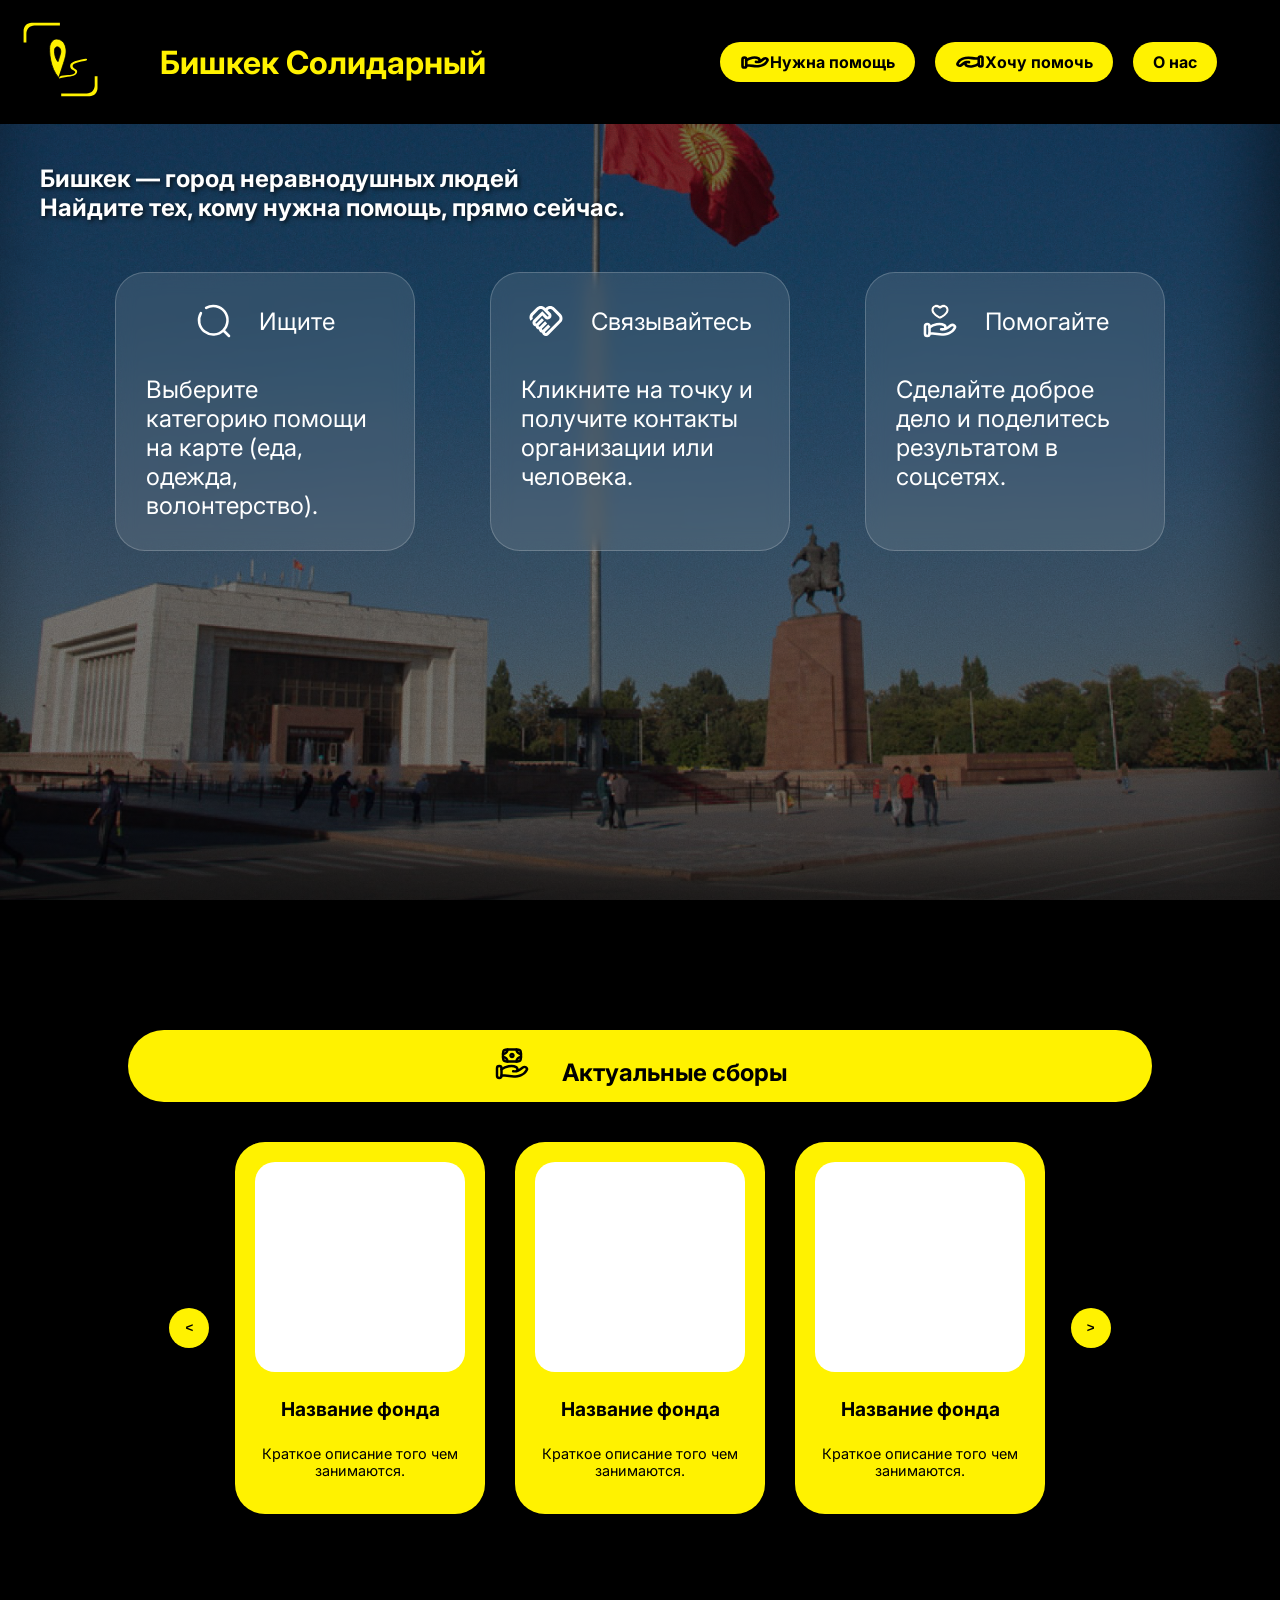
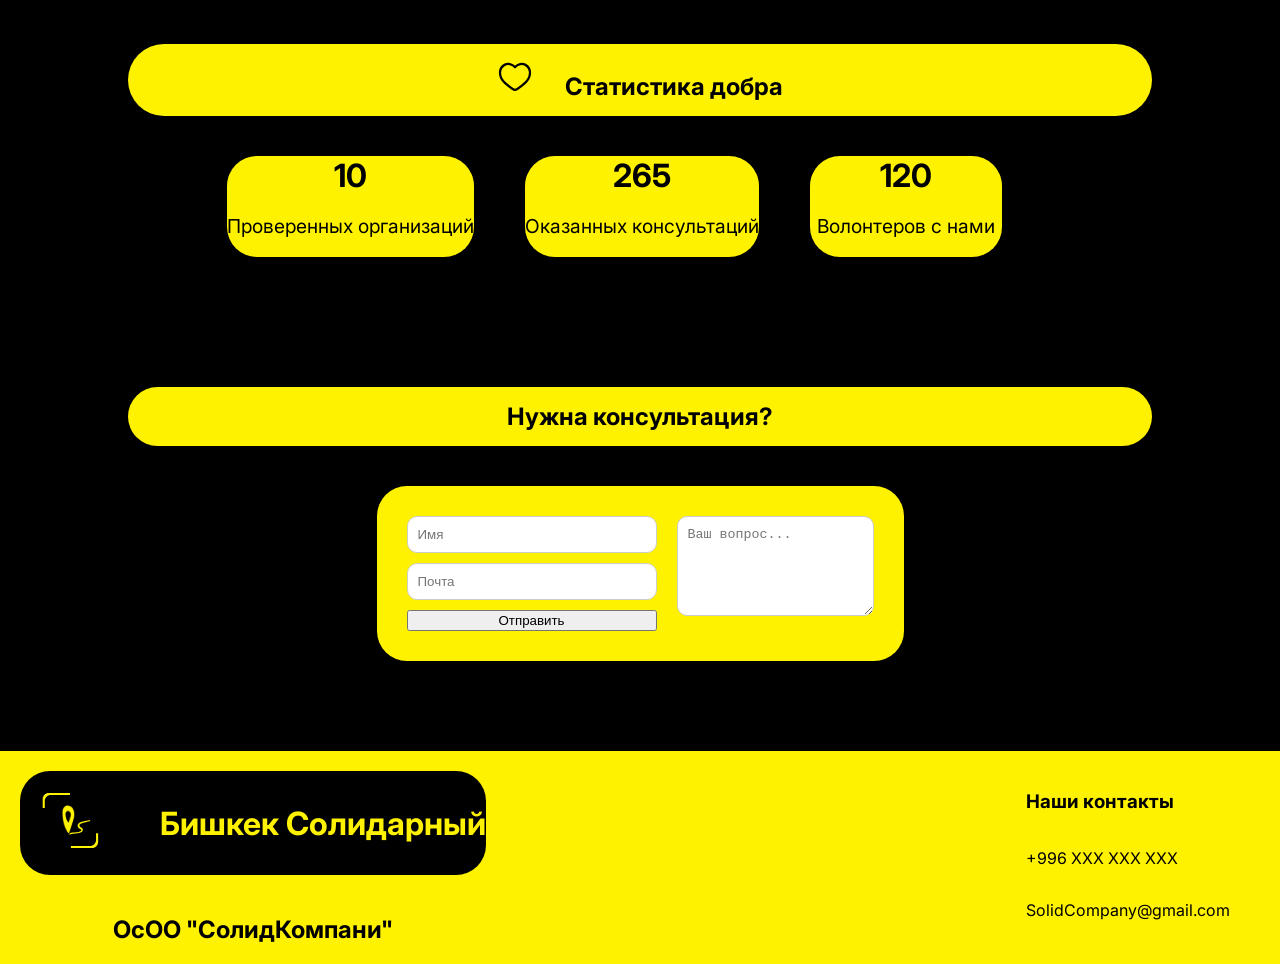
==== index.html @ 1b4a011f "Добавление сайта Добавили в основном уже готовый сайт. В планах добавить мелочи для более лучшего ис" ====
<!DOCTYPE html>
<html lang="en">
<head>
    <meta charset="UTF-8">
    <meta name="viewport" content="width=device-width, initial-scale=1.0">
    <title>Бишкек Солидарный</title>
    <link rel="icon" type="image/x-icon" href="./data/image/site/logo.svg">
    <link rel="stylesheet" href="style.css">
    <!-- Шрифты для текстов -->
    <link rel="preconnect" href="https://fonts.googleapis.com">
    <link rel="preconnect" href="https://fonts.gstatic.com" crossorigin>
    <link href="https://fonts.googleapis.com/css2?family=Inter:ital,opsz,wght@0,14..32,100..900;1,14..32,100..900&display=swap" rel="stylesheet">
</head>
<body>
    <div class="one-block">
        <!-- 1. Хедер с лого и кнопками -->
        <header class="header">
            <div class="name-logo">
                <div class="logo">
                    <img src="data/image/site/logo.svg" width=80px>
                </div><h1>Бишкек Солидарный</h1>
            </div>
            <nav class="nav-buttons">
                <a href="./data/pages/helpMe.html" class="btn-yellow">
                    <div class="btn-image">
                        <img src="data/image/site/solar_hand-top.svg" width=30px>
                        Нужна помощь
                    </div>
                </a>
                <a href="./data/pages/helpHim.html" class="btn-yellow">
                    <div class="btn-image">
                        <img src="data/image/site/solar_hand-bottom.svg" width=30px>
                        Хочу помочь
                    </div>
                </a>
                <a href="./data/pages/about.html" class="btn-yellow">О нас</a>
            </nav>
        </header>

        <!-- 2. Главный экран (Hero) -->
        <section class="hero">
                <h2 style="text-shadow: 2px 2px 4px rgba(0,0,0,0.7);">Бишкек — город неравнодушных людей<br>
                Найдите тех, кому нужна помощь, прямо сейчас.</h2>
                <div class="steps">
                    <div class="step-card">
                        <div class="zag">
                            <img src="data/image/site/solar_magnifer-broken.svg" class="mini-image">
                            Ищите
                        </div>
                        Выберите категорию помощи на карте (еда, одежда, волонтерство).
                    </div>
                    <div class="step-card">
                        <div class="zag">
                            <img src="data/image/site/material-symbols_handshake-outline.svg" class="mini-image">
                            Связывайтесь
                        </div>
                        Кликните на точку и получите контакты организации или человека.
                    </div>
                    <div class="step-card">
                        <div class="zag">
                            <img src="data/image/site/solar_hand-heart-linear.svg" class="mini-image">
                            Помогайте
                        </div>
                        Сделайте доброе дело и поделитесь результатом в соцсетях.
                    </div>
                </div>
        </section>
    </div>

    <!-- 3. Актуальные сборы (Слайдер) -->
    <section class="donations">
        <div class="title-container">
            <h2 class="section-title">
            <img src="data/image/site/solar_hand-money-linear.svg" class="mini-image">
            Актуальные сборы</h2>
        </div>
        <div class="slider">
            <button class="arrow"><</button>

            <div class="cards-wrapper">
                <!-- Карточка сбора -->
                <div class="yellow-card">
                    <div class="white-square"></div>
                    <div class="img-placeholder"></div>
                    <h3>Название фонда</h3>
                    <p>Краткое описание того чем занимаются.</p>
                </div>
                <div class="yellow-card">
                    <div class="white-square"></div>
                    <div class="img-placeholder"></div>
                    <h3>Название фонда</h3>
                    <p>Краткое описание того чем занимаются.</p>
                </div>
                <div class="yellow-card">
                    <div class="white-square"></div>
                    <div class="img-placeholder"></div>
                    <h3>Название фонда</h3>
                    <p>Краткое описание того чем занимаются.</p>
                </div>
            </div>
            <button class="arrow">></button>
        </div>
    </section>

    <!-- 4. Статистика -->
    <section class="stats">
        <div class="title-container">
            <h2 class="section-title">
            <img src="data/image/site/solar_heart-linear.svg" class="mini-image">
            Статистика добра</h2>
        </div>
        <div class="stats-grid">
            <div class="stat-item"><b>10</b><p>Проверенных организаций</p></div>
            <div class="stat-item"><b>265</b><p>Оказанных консультаций</p></div>
            <div class="stat-item"><b>120</b><p>Волонтеров с нами</p></div>
        </div>
    </section>

    <!-- 5. Форма обратной связи -->
    <section class="feedback">
        <div class="title-container">
            <h2 class="section-title">Нужна консультация?</h2>
        </div>
        <div class="feedback-container">
            <form class="feedback-form">
                <div class="name-go">
                    <input type="text" placeholder="Имя">
                    <input type="mail" placeholder="Почта">
                    <button type="submit">Отправить</button>
                </div>
                <textarea placeholder="Ваш вопрос..."></textarea>
            </form>
        </div>
    </section>

    <!-- 6. Футер -->
    <footer class="footer">
        <div class="company">
            <div class="name-logo-foot">
                <div class="logo">
                    <img src="data/image/site/logo.svg" width=60px>
                </div><h1>Бишкек Солидарный</h1>
            </div>
            <h2>ОсОО "СолидКомпани"</h2>
        </div>
        <div class="contacts">
            <h3>Наши контакты</h3>
            <p>+996 XXX XXX XXX</p>
            <p>SolidCompany@gmail.com</p>
        </div>
    </footer>

    <script src="main.js" defer></script>
</body>
</html>
---- style.css ----
* {
    box-sizing: border-box;
}

html, body {
    overflow-x: hidden; /* Запрещает горизонтальную прокрутку */
    width: 100%;
    margin: 0;
    padding: 0;
}

body {
    font-family: 'Inter', sans-serif;
    background-color: black;
    color: white;
}

.one-block {
    background-image: linear-gradient(rgba(0, 0, 0, 0.5), rgba(0, 0, 0, 0.5)), url(data/image/site/bishkek1.png);
    background-size: cover;
    background-position: center center;
    background-repeat: no-repeat;
    width: 100%;
    /* height: 100vh; */
    height: auto;
    min-height: 100vh; /* Пусть тянется, если контента много */
    padding-bottom: 50px; /* Добавим места снизу */
}

.one-block.map-page {
    height: 100vh; 
}

/* Плашка сверху(Я забыл название) */
.header {
    background-color: black;
    color:#fff200;
    display: flex;
    justify-content: space-between;
    position: sticky;
    top: 0;
    z-index: 1002;

}

.logo {
    margin-right: 40px;
    padding: 20px;
}

.name-logo {
    display: flex;
    align-items: center;
}

.nav-buttons {
    display: flex;
    align-items: center;
    gap: 20px;
    margin-right: 7vh;
}

.btn-yellow {
    display: inline-block;
    text-decoration: none;  
    background-color: #fff200;
    color: black;
    border-radius: 20px;
    padding: 10px 20px;
    font-weight: bold;
    text-align: center;
    cursor: pointer;
    transition: background-color 0.3s;
}

.btn-yellow:hover {
    background-color: #ffaa00;
}

.btn-image {
    display: flex;
    justify-content: center;
    align-items: center;
}

/* Главный экран */
.hero {
    margin: 40px;
}

.steps {
    margin-top: 50px;
    display: flex;
    justify-content: space-evenly;
    
}

.step-card {
    min-width: 25%;
    max-width: 25%;
    font-size: 1.5em;
    display: flex;
    flex-direction: column;
    background: rgba(255, 255, 255, 0.1);
    backdrop-filter: blur(10px);
    border: 1px solid rgba(255, 255, 255, 0.2);
    border-radius: 30px;
    padding: 30px;
}

.zag {
    display: flex;
    justify-content: center;
    align-items: center;
    margin-bottom: 4vh;
}

.mini-image {
    width: 4vh;
    margin-right: 3vh;
}

/* Актуальные сборы */

/* Контейнер для заголовка, чтобы центрировать его */
.title-container {
    margin-top: 10vh;
    text-align: center;
    width: 100%;
}

.section-title {
    background-color: #fff200;
    color: black;
    padding: 15px 40px;
    border-radius: 50px;
    display: inline-block;
    width: 80%;
    margin: 40px auto;
    font-weight: bold;
}

.slider {
    display: flex;
    justify-content: center;
    align-items: center;
}

.cards-wrapper {
    display: flex;
    gap: 30px;
}

.yellow-card {
    background-color: #fff200;
    color: black;
    width: 250px;
    padding: 20px;
    border-radius: 30px; 
    display: flex;
    flex-direction: column;
    align-items: center;
    text-align: center;
}

.white-square {
    background-color: white;
    width: 100%;
    aspect-ratio: 1 / 1;
    border-radius: 20px;
    margin-bottom: 15px;
}

.yellow-card h3 {
    margin: 10px 0;
    font-size: 1.2em;
}

.yellow-card p {
    font-size: 0.9em;
}


.arrow {
    background-color: #fff200;
    border: none;
    border-radius: 50%;
    width: 40px;
    height: 40px;
    cursor: pointer;
    font-weight: bold;
    margin: 2%;
}

/* Статистика */
.stats-grid {
    display: flex;
    justify-content: center;
}

.stat-item {
    background-color: #fff200;
    color: black;
    border-radius: 30px;
    display: flex;
    flex-direction: column;
    align-items: center;
    text-align: center;
    margin-right: 4vw;
    min-width: 15vw;
}

.stat-item b {
    font-size: 2em;
}

.stat-item p {
    font-size: 1.2em;
}

/* Консультация */

.feedback-container {
    display: flex;
    justify-content: center;
}

.feedback-form {
    background-color: #fff200;
    color: black;
    border-radius: 30px;
    display: flex;
    flex-direction: row;
    align-items: flex-start;
    padding: 30px;
    gap: 20px;
}

.name-go {
    display: flex;
    flex-direction: column;
    gap: 10px;
    width: 250px;
}

.name-go input, 
.feedback-form textarea {
    padding: 10px;
    border-radius: 10px;
    border: 1px solid #ccc;
}

.feedback-form textarea {
    height: 100px;
    flex-grow: 1;
}

/* Подвал */
.footer {
    margin-top: 10vh;
    background-color: #fff200;
    color:black;
    display: flex;
    justify-content: space-between;
}

.company {
    display: flex;
    flex-direction: column;
    align-items: center;
}

.name-logo-foot {
    display: flex;
    align-items: center;
    background-color: black;
    color: #fff200;
    border-radius: 30px;
    margin: 20px;
}

.contacts {
    display: flex;
    flex-direction: column;
    margin: 20px;
    margin-right: 50px;
}

.form-container {
    display: none;
    position: absolute;
    top: 20%;
    left: 50%;
    transform: translate(-50%, -20%);
    z-index: 1000;
    background: #fff200;
    color: black;
    padding: 20px;
    border-radius: 8px;
    box-shadow: 0 2px 10px rgba(0,0,0,0.3);
}

/* Таблица */
.markers-table {
    width: 100%;
    border-collapse: collapse;
    background: #fff200;
    color: black;
}

.edit-modal {
    display:none;
    position: fixed;
    top: 50%;
    left: 50%;
    transform: translate(-50%, -50%);
    background: white;
    padding: 20px;
    border: 2px solid black; 
    z-index: 2000;
}

.markers-table td {
    border-bottom: 1px solid #ffcc00; /* линии как "----" */
    padding: 15px 5px; /* Увеличиваем отступы, чтобы текст не прилипал к линиям */
}

.markers-table tr:hover {
    background-color: #fff950; /* Подсветка при наведении, чтобы было еще удобнее */
}

/* Вопросы */
.quiz-card {
    max-width: 600px;
    margin: 50px auto;
    padding: 30px;
    background: black;
    border-radius: 15px;
    box-shadow: 0 4px 15px rgba(0,0,0,0.1);
    text-align: center;
}
.option-btn {
    display: block;
    width: 100%;
    padding: 15px;
    margin: 10px 0;
    background: #fdf2a4; /* Твой желтый */
    border: none;
    border-radius: 8px;
    cursor: pointer;
    font-size: 16px;
    transition: 0.3s;
}
.option-btn:hover { background: #f7e04b; }
.fund-result {
    border-left: 5px solid #f7e04b;
    padding: 15px;
    margin: 15px 0;
    background: #888888;
    text-align: left;
}


/* Телефон */
/* Стили для телефона (экран меньше 768px) */
@media (max-width: 768px) {
    .header {
        flex-direction: column; /* Шапка в два этажа */
        align-items: center;
        padding-bottom: 15px;
    }

    .nav-buttons {

        margin-right: 0; /* Убираем отступ, центрируем */
        flex-wrap: wrap; /* Кнопки переносятся, если не влезают */
        justify-content: center;
        gap: 10px;
    }

    .name-logo h1 {
        font-size: 1.2rem;
    }

    .logo {
        margin-right: auto;
        padding: 1%;
    }

    .btn-yellow {
        padding: 8px 15px;
        font-size: 14px;
        flex: 0;
        max-width: 150px;
    }

    /* Главный экран: карточки шагов в колонку */
    .steps {
        flex-direction: column;
        align-items: center;
        gap: 20px;
        width: 100%;
        padding: 0 20px;
    }

    .step-card {
        width: 100%;
        min-width: 100%;
        max-width: 100%;
        font-size: 1em;
        padding: 20px;
        /* box-sizing: border-box; */
    }

    /* Статистика в колонку */
    .stats-grid {
        flex-direction: column;
        align-items: center;
        gap: 15px;
    }

    .stat-item {
        width: 80%; /* Широкие плашки на мобилке */
        margin-right: 0;
    }

    .hero {
        margin: 15px; /* Уменьшаем внешние отступы */
    }

    .zag {
        font-size: 1.2em;
        margin-bottom: 15px;
    }

    .mini-image {
        width: 30px; /* Фиксированный размер иконки, чтобы не прыгала */
        margin-right: 15px
    }

    .feedback-form {
        flex-direction: column-reverse; /* Всё в один столбик */
        width: 90%;
    }

    .name-go {
        width: 100%;
    }

    .feedback-form textarea {
        width: 100%;
        min-height: 150px;
    }

    .cards-wrapper {
        flex-direction: column; /* Просто выстроим их в ряд для начала */
        align-items: center;
    }
    
    .yellow-card {
        width: 80%; /* На весь экран телефона */
    }

    .arrow {
        display: none; /* Стрелки на мобильном слайдере в таком виде не нужны */
    }
    
    /* Подвал */
    .footer {
        flex-direction: column;
        align-items: center;
        justify-content: center;
        padding: 20px 0;
    }

    .company {
        display: flex;
        flex-direction: column;
        align-items: center;
    }

    .name-logo-foot {
        margin: 10px 0;
        width: 90%;
        justify-content: center;
    }

    .contacts {
        margin-top: 20px;
        margin-right: 0;
    }

    .form-container {
        display: none;
        position: absolute;
        top: 20%;
        left: 50%;
        transform: translate(-50%, -20%);
        z-index: 1000;
        background: #fff200;
        color: black;
        padding: 20px;
        border-radius: 8px;
        box-shadow: 0 2px 10px rgba(0,0,0,0.3);
    }
}
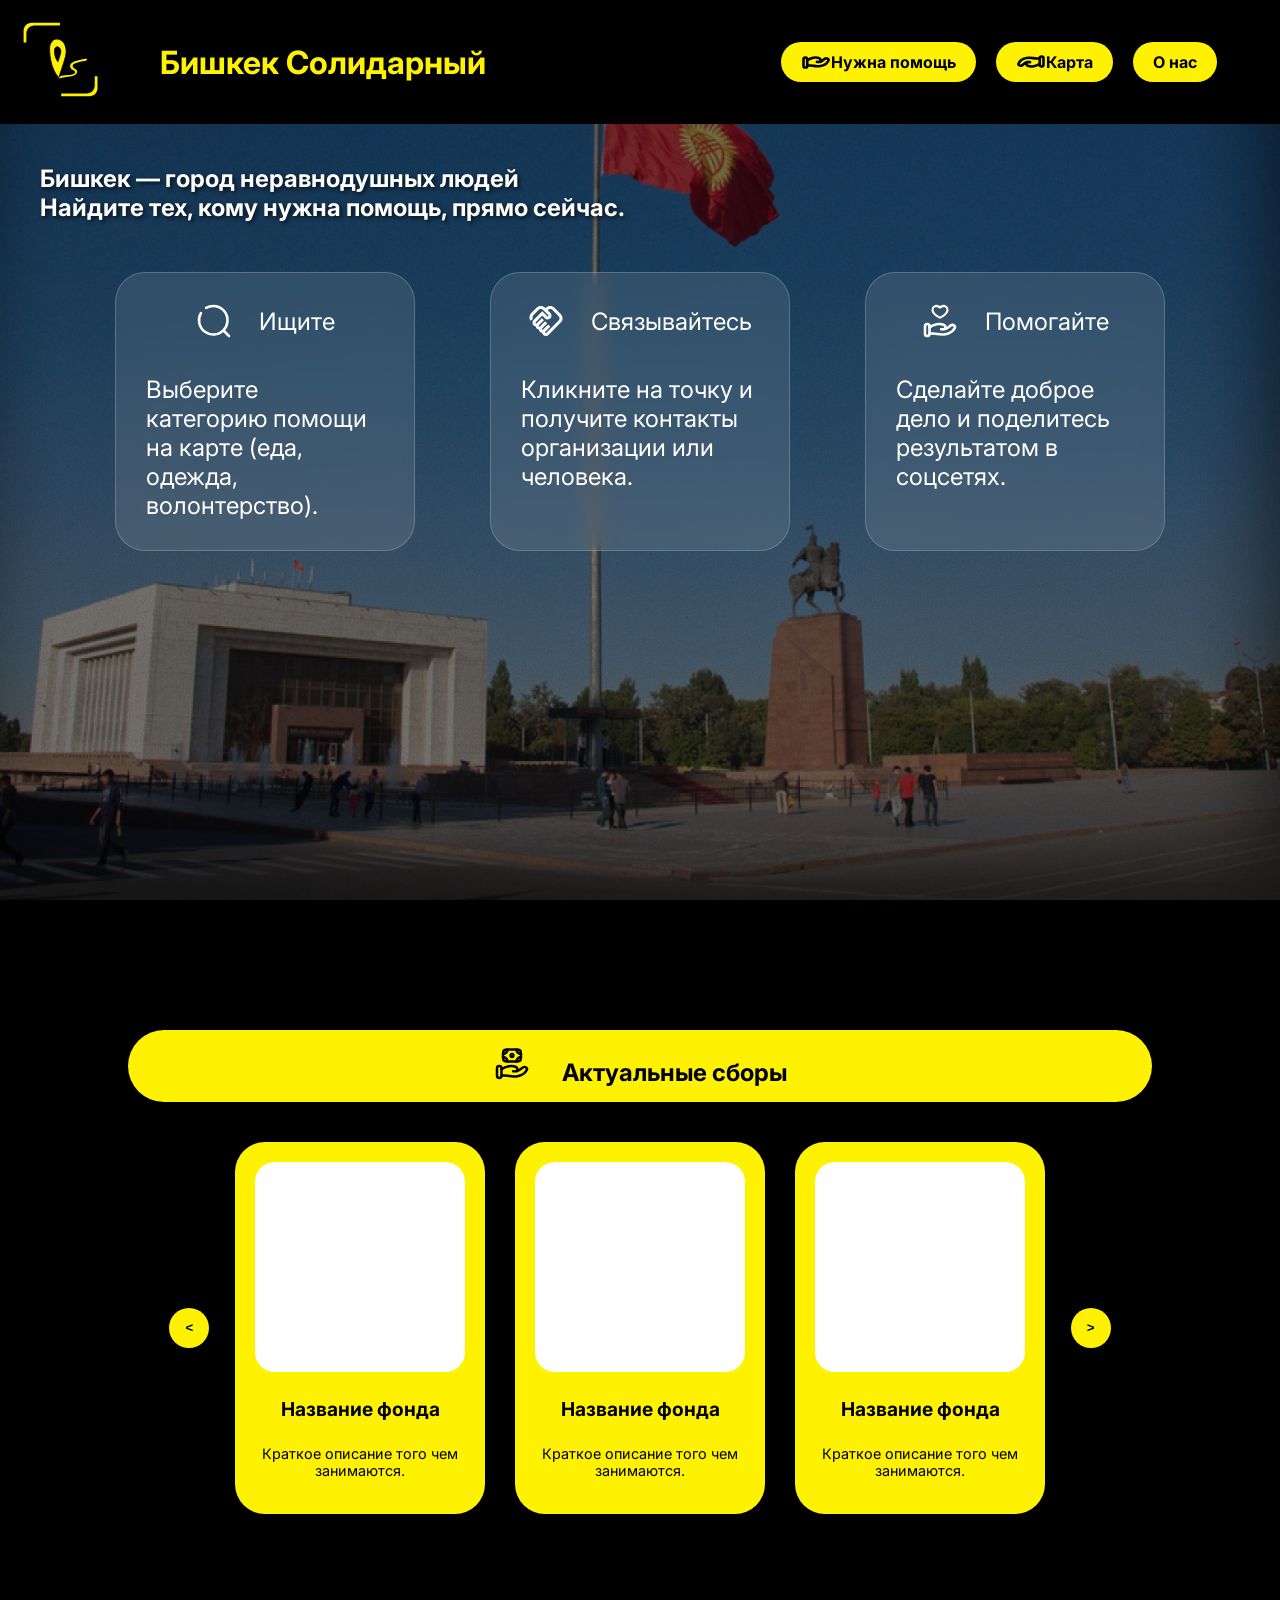
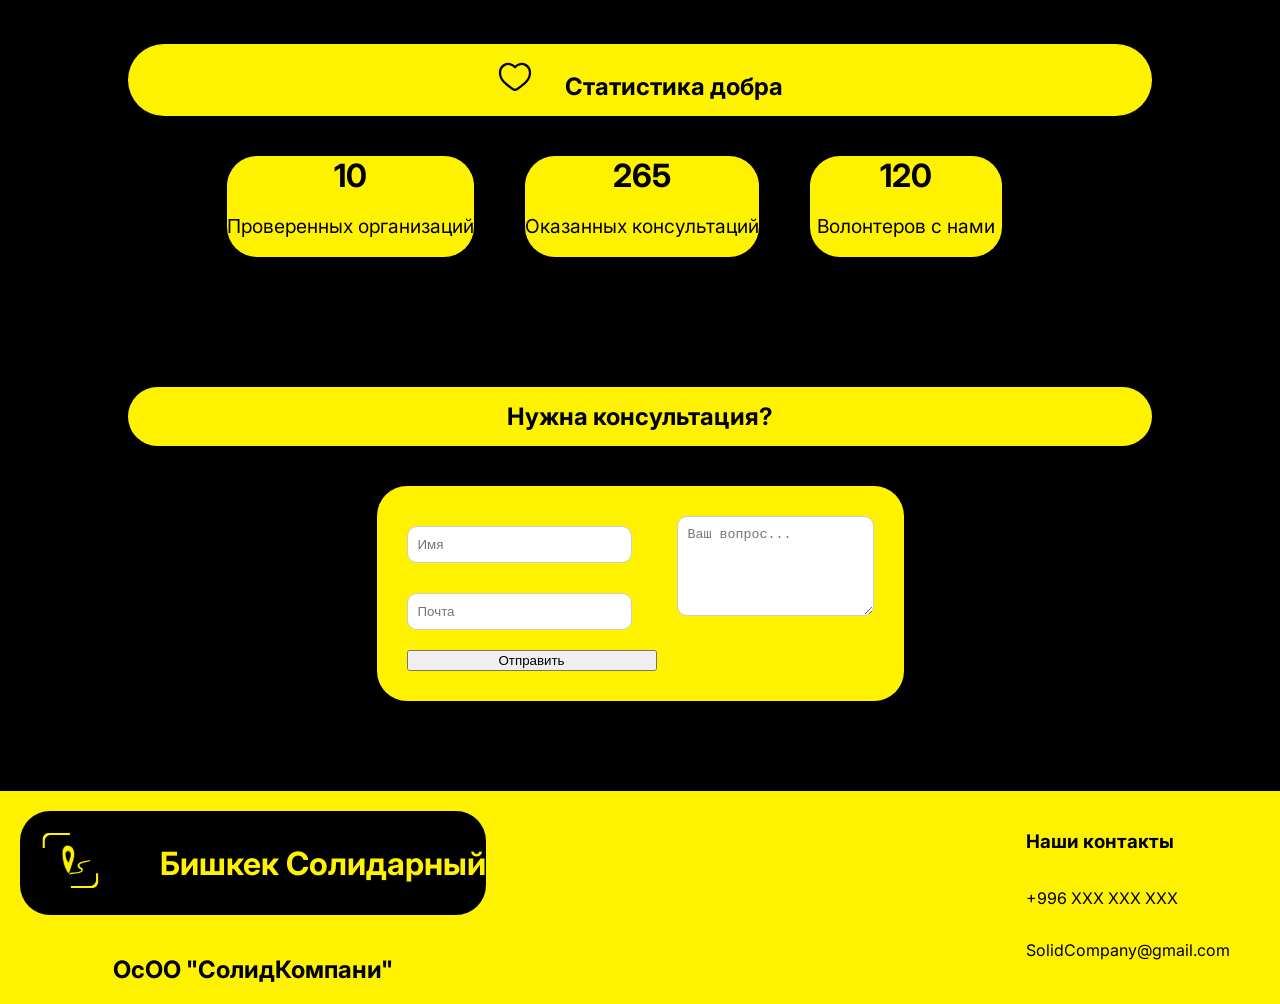
==== commit 28989c06: "Обновление. - Добавили свои иконки для карты. - Изменили "Хочу помочь" на "Карта". - Добавили катего" ====
--- a/index.html
+++ b/index.html
@@ -30,7 +30,7 @@
                 <a href="./data/pages/helpHim.html" class="btn-yellow">
                     <div class="btn-image">
                         <img src="data/image/site/solar_hand-bottom.svg" width=30px>
-                        Хочу помочь
+                        Карта
                     </div>
                 </a>
                 <a href="./data/pages/about.html" class="btn-yellow">О нас</a>
--- a/style.css
+++ b/style.css
@@ -21,7 +21,6 @@
     background-position: center center;
     background-repeat: no-repeat;
     width: 100%;
-    /* height: 100vh; */
     height: auto;
     min-height: 100vh; /* Пусть тянется, если контента много */
     padding-bottom: 50px; /* Добавим места снизу */
@@ -40,7 +39,6 @@
     position: sticky;
     top: 0;
     z-index: 1002;
-
 }
 
 .logo {
@@ -48,14 +46,28 @@
     padding: 20px;
 }
 
-.name-logo {
+.name-logo,
+.nav-buttons,
+.btn-image,
+.zag,
+.slider,
+.yellow-card,
+.stat-item,
+.company,
+.name-logo-foot {
     display: flex;
     align-items: center;
 }
 
+.btn-image,
+.zag,
+.slider,
+.feedback-container,
+.stats-grid {
+    justify-content: center;
+}
+
 .nav-buttons {
-    display: flex;
-    align-items: center;
     gap: 20px;
     margin-right: 7vh;
 }
@@ -77,11 +89,6 @@
     background-color: #ffaa00;
 }
 
-.btn-image {
-    display: flex;
-    justify-content: center;
-    align-items: center;
-}
 
 /* Главный экран */
 .hero {
@@ -92,7 +99,6 @@
     margin-top: 50px;
     display: flex;
     justify-content: space-evenly;
-    
 }
 
 .step-card {
@@ -109,9 +115,6 @@
 }
 
 .zag {
-    display: flex;
-    justify-content: center;
-    align-items: center;
     margin-bottom: 4vh;
 }
 
@@ -120,8 +123,8 @@
     margin-right: 3vh;
 }
 
+
 /* Актуальные сборы */
-
 /* Контейнер для заголовка, чтобы центрировать его */
 .title-container {
     margin-top: 10vh;
@@ -140,12 +143,6 @@
     font-weight: bold;
 }
 
-.slider {
-    display: flex;
-    justify-content: center;
-    align-items: center;
-}
-
 .cards-wrapper {
     display: flex;
     gap: 30px;
@@ -157,9 +154,7 @@
     width: 250px;
     padding: 20px;
     border-radius: 30px; 
-    display: flex;
     flex-direction: column;
-    align-items: center;
     text-align: center;
 }
 
@@ -179,7 +174,6 @@
 .yellow-card p {
     font-size: 0.9em;
 }
-
 
 .arrow {
     background-color: #fff200;
@@ -192,19 +186,19 @@
     margin: 2%;
 }
 
+
 /* Статистика */
-.stats-grid {
-    display: flex;
-    justify-content: center;
+.stats-grid,
+.feedback-container,
+.contacts {
+    display: flex;
 }
 
 .stat-item {
     background-color: #fff200;
     color: black;
     border-radius: 30px;
-    display: flex;
     flex-direction: column;
-    align-items: center;
     text-align: center;
     margin-right: 4vw;
     min-width: 15vw;
@@ -218,12 +212,8 @@
     font-size: 1.2em;
 }
 
+
 /* Консультация */
-
-.feedback-container {
-    display: flex;
-    justify-content: center;
-}
 
 .feedback-form {
     background-color: #fff200;
@@ -238,9 +228,14 @@
 
 .name-go {
     display: flex;
-    flex-direction: column;
     gap: 10px;
     width: 250px;
+}
+
+.name-go,
+.company,
+.contacts {
+    flex-direction: column;
 }
 
 .name-go input, 
@@ -264,15 +259,7 @@
     justify-content: space-between;
 }
 
-.company {
-    display: flex;
-    flex-direction: column;
-    align-items: center;
-}
-
 .name-logo-foot {
-    display: flex;
-    align-items: center;
     background-color: black;
     color: #fff200;
     border-radius: 30px;
@@ -280,8 +267,6 @@
 }
 
 .contacts {
-    display: flex;
-    flex-direction: column;
     margin: 20px;
     margin-right: 50px;
 }
@@ -360,18 +345,59 @@
     text-align: left;
 }
 
+/* Логин */
+.login-container {
+    max-width: 400px;
+    margin: 100px auto; 
+    padding: 20px;
+    border: 1px solid #ccc;
+    border-radius: 10px;
+    text-align: center;
+}
+
+input {
+    width: 90%;
+    padding: 10px;
+    margin: 10px 0;
+}
+
+.btn-google {
+    background: #db4437;
+    color: white;
+    border: none;
+    padding: 10px;
+    cursor: pointer;
+    width: 95%;
+}
+
 
 /* Телефон */
 /* Стили для телефона (экран меньше 768px) */
 @media (max-width: 768px) {
+    .header,
+    .steps,
+    .stats-grid,
+    .cards-wrapper,
+    .footer,
+    .company {
+        flex-direction: column;
+    }
+
+    .header,
+    .steps,
+    .stats-grid,
+    .cards-wrapper,
+    .footer,
+    .company {
+        align-items: center;
+    }
+
+
     .header {
-        flex-direction: column; /* Шапка в два этажа */
-        align-items: center;
         padding-bottom: 15px;
     }
 
     .nav-buttons {
-
         margin-right: 0; /* Убираем отступ, центрируем */
         flex-wrap: wrap; /* Кнопки переносятся, если не влезают */
         justify-content: center;
@@ -396,8 +422,6 @@
 
     /* Главный экран: карточки шагов в колонку */
     .steps {
-        flex-direction: column;
-        align-items: center;
         gap: 20px;
         width: 100%;
         padding: 0 20px;
@@ -409,13 +433,10 @@
         max-width: 100%;
         font-size: 1em;
         padding: 20px;
-        /* box-sizing: border-box; */
     }
 
     /* Статистика в колонку */
     .stats-grid {
-        flex-direction: column;
-        align-items: center;
         gap: 15px;
     }
 
@@ -451,11 +472,6 @@
         width: 100%;
         min-height: 150px;
     }
-
-    .cards-wrapper {
-        flex-direction: column; /* Просто выстроим их в ряд для начала */
-        align-items: center;
-    }
     
     .yellow-card {
         width: 80%; /* На весь экран телефона */
@@ -467,16 +483,12 @@
     
     /* Подвал */
     .footer {
-        flex-direction: column;
-        align-items: center;
         justify-content: center;
         padding: 20px 0;
     }
 
     .company {
         display: flex;
-        flex-direction: column;
-        align-items: center;
     }
 
     .name-logo-foot {
